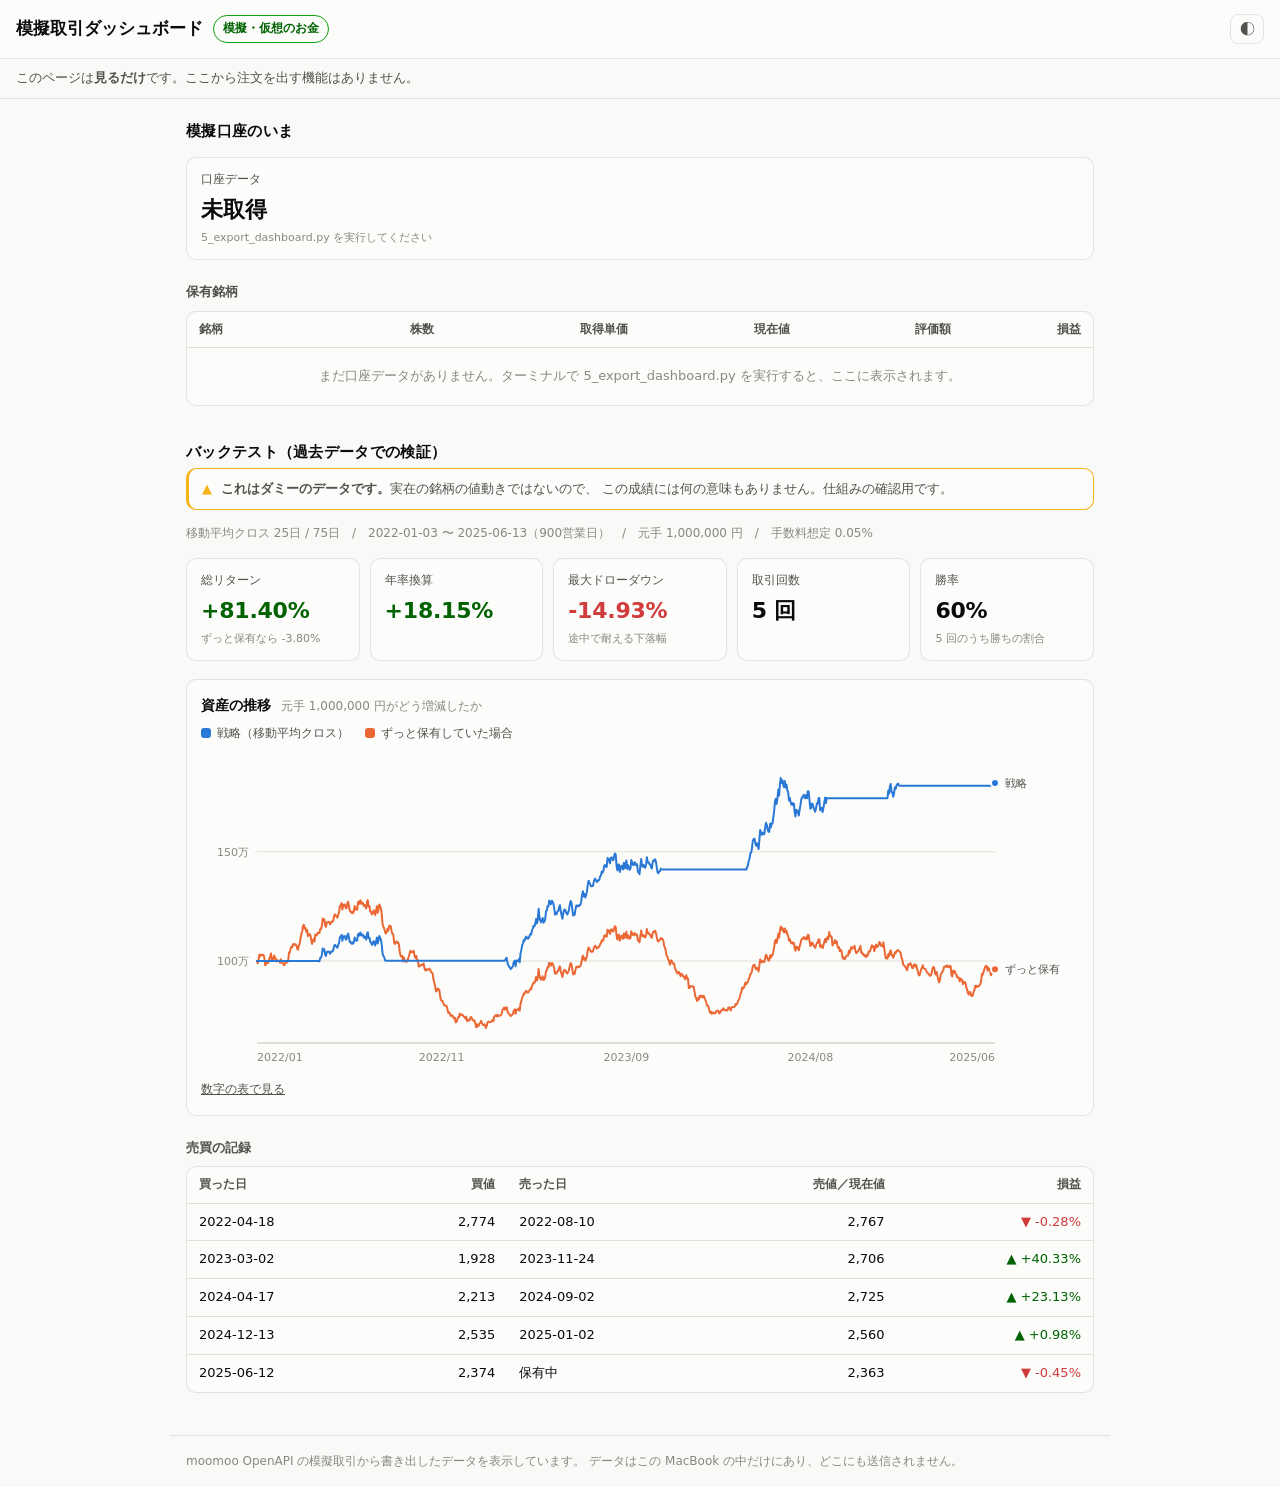
==== trading/dashboard/index.html @ d344e906 "模擬取引の練習セットを追加（trading/） moomoo OpenAPI を使った、仮想のお金だけで動かす検証環境。 実弾での自動売買は意図的に含めていない。  - config.py に TRD" ====
<!DOCTYPE html>
<html lang="ja">
<head>
<meta charset="UTF-8">
<meta name="viewport" content="width=device-width, initial-scale=1, viewport-fit=cover">
<title>模擬取引ダッシュボード</title>
<link rel="stylesheet" href="style.css">
</head>
<body>

<header class="topbar">
  <h1>模擬取引ダッシュボード</h1>
  <span class="badge badge-paper" id="envBadge">模擬・仮想のお金</span>
  <button id="themeToggle" class="theme-toggle" type="button" aria-label="表示テーマを切り替え">◐</button>
</header>

<p class="readonly-note">
  このページは<strong>見るだけ</strong>です。ここから注文を出す機能はありません。
</p>

<main>

  <!-- ============ 模擬口座 ============ -->
  <section aria-labelledby="h-account">
    <h2 id="h-account">模擬口座のいま</h2>
    <p class="updated" id="accUpdated"></p>

    <div class="tiles" id="accTiles"></div>

    <h3>保有銘柄</h3>
    <div class="table-wrap">
      <table id="posTable">
        <thead>
          <tr>
            <th scope="col">銘柄</th>
            <th scope="col" class="num">株数</th>
            <th scope="col" class="num">取得単価</th>
            <th scope="col" class="num">現在値</th>
            <th scope="col" class="num">評価額</th>
            <th scope="col" class="num">損益</th>
          </tr>
        </thead>
        <tbody></tbody>
      </table>
    </div>
  </section>

  <!-- ============ バックテスト ============ -->
  <section aria-labelledby="h-backtest">
    <h2 id="h-backtest">バックテスト（過去データでの検証）</h2>
    <div id="sampleWarn" class="warn" hidden>
      <span class="warn-icon" aria-hidden="true">▲</span>
      <span><strong>これはダミーのデータです。</strong>実在の銘柄の値動きではないので、
      この成績には何の意味もありません。仕組みの確認用です。</span>
    </div>
    <p class="updated" id="btMeta"></p>

    <div class="tiles" id="btTiles"></div>

    <figure class="chart-figure viz-root">
      <figcaption>
        <span class="fig-title">資産の推移</span>
        <span class="fig-sub" id="figSub"></span>
      </figcaption>

      <div class="legend" id="legend"></div>
      <div class="chart-host" id="chartHost">
        <div class="tooltip" id="tooltip" role="status" aria-live="polite" hidden></div>
      </div>

      <button class="link-btn" id="tableToggle" type="button" aria-expanded="false">
        数字の表で見る
      </button>
      <div class="table-wrap" id="seriesTableWrap" hidden>
        <table id="seriesTable">
          <thead>
            <tr>
              <th scope="col">日付</th>
              <th scope="col" class="num">戦略</th>
              <th scope="col" class="num">ずっと保有</th>
            </tr>
          </thead>
          <tbody></tbody>
        </table>
        <p class="note" id="seriesTableNote"></p>
      </div>
    </figure>

    <h3>売買の記録</h3>
    <div class="table-wrap">
      <table id="tradeTable">
        <thead>
          <tr>
            <th scope="col">買った日</th>
            <th scope="col" class="num">買値</th>
            <th scope="col">売った日</th>
            <th scope="col" class="num">売値／現在値</th>
            <th scope="col" class="num">損益</th>
          </tr>
        </thead>
        <tbody></tbody>
      </table>
    </div>
  </section>

</main>

<footer>
  <p>moomoo OpenAPI の模擬取引から書き出したデータを表示しています。
  データはこの MacBook の中だけにあり、どこにも送信されません。</p>
</footer>

<!-- Python が書き出すデータ。まだ無い場合もあるので onerror で握りつぶす -->
<script src="portfolio_data.js" onerror="window.__noPortfolio=true"></script>
<script src="backtest_data.js" onerror="window.__noBacktest=true"></script>
<script src="app.js"></script>
</body>
</html>
---- trading/dashboard/style.css ----
/* ============================================================
   模擬取引ダッシュボード
   配色は data-viz の検証済みパレットに合わせています。
   ============================================================ */

:root {
  color-scheme: light;
  --page:           #f9f9f7;
  --surface-1:      #fcfcfb;
  --text-primary:   #0b0b0b;
  --text-secondary: #52514e;
  --text-muted:     #898781;
  --grid:           #e1e0d9;
  --axis:           #c3c2b7;
  --border:         rgba(11, 11, 11, 0.10);

  --series-1:       #2a78d6;   /* 戦略 */
  --series-2:       #eb6834;   /* ずっと保有 */

  --good:           #0ca30c;
  --good-text:      #006300;
  --warning:        #fab219;
  --critical:       #d03b3b;

  --radius: 10px;
}

@media (prefers-color-scheme: dark) {
  :root:not([data-theme="light"]) {
    color-scheme: dark;
    --page:           #0d0d0d;
    --surface-1:      #1a1a19;
    --text-primary:   #ffffff;
    --text-secondary: #c3c2b7;
    --text-muted:     #898781;
    --grid:           #2c2c2a;
    --axis:           #383835;
    --border:         rgba(255, 255, 255, 0.10);
    --series-1:       #3987e5;
    --series-2:       #d95926;
    --good-text:      #0ca30c;
  }
}
:root[data-theme="dark"] {
  color-scheme: dark;
  --page:           #0d0d0d;
  --surface-1:      #1a1a19;
  --text-primary:   #ffffff;
  --text-secondary: #c3c2b7;
  --text-muted:     #898781;
  --grid:           #2c2c2a;
  --axis:           #383835;
  --border:         rgba(255, 255, 255, 0.10);
  --series-1:       #3987e5;
  --series-2:       #d95926;
  --good-text:      #0ca30c;
}

* { box-sizing: border-box; }

html, body {
  margin: 0;
  padding: 0;
  background: var(--page);
  color: var(--text-primary);
  font-family: system-ui, -apple-system, "Hiragino Sans", "Yu Gothic", sans-serif;
  line-height: 1.6;
}

/* ---------- ヘッダー ---------- */
.topbar {
  display: flex;
  align-items: center;
  gap: 10px;
  flex-wrap: wrap;
  padding: 14px 16px;
  border-bottom: 1px solid var(--border);
  background: var(--surface-1);
}
.topbar h1 {
  margin: 0;
  font-size: 17px;
  font-weight: 650;
}
.badge {
  font-size: 12px;
  font-weight: 600;
  padding: 3px 9px;
  border-radius: 999px;
  border: 1px solid var(--border);
}
.badge-paper { color: var(--good-text); border-color: var(--good); }
.badge-real  { color: #fff; background: var(--critical); border-color: var(--critical); }

.theme-toggle {
  margin-left: auto;
  border: 1px solid var(--border);
  background: transparent;
  color: var(--text-secondary);
  border-radius: 8px;
  width: 34px; height: 30px;
  font-size: 15px;
  cursor: pointer;
}

.readonly-note {
  margin: 0;
  padding: 9px 16px;
  font-size: 13px;
  color: var(--text-secondary);
  background: var(--page);
  border-bottom: 1px solid var(--border);
}

/* ---------- レイアウト ---------- */
main {
  max-width: 940px;
  margin: 0 auto;
  padding: 20px 16px 8px;
}
section { margin-bottom: 34px; }
h2 {
  font-size: 15px;
  letter-spacing: .02em;
  margin: 0 0 4px;
}
h3 {
  font-size: 13px;
  color: var(--text-secondary);
  font-weight: 600;
  margin: 22px 0 8px;
}
.updated {
  margin: 0 0 14px;
  font-size: 12px;
  color: var(--text-muted);
}
.note {
  font-size: 12px;
  color: var(--text-muted);
  margin: 8px 0 0;
}

/* ---------- 警告 ---------- */
.warn {
  display: flex;
  gap: 9px;
  align-items: flex-start;
  padding: 10px 13px;
  margin: 0 0 14px;
  font-size: 13px;
  border: 1px solid var(--warning);
  border-left-width: 3px;
  border-radius: var(--radius);
  background: var(--surface-1);
  color: var(--text-secondary);
}
.warn-icon { color: var(--warning); font-size: 13px; line-height: 1.5; }

/* ---------- 数値タイル ---------- */
.tiles {
  display: grid;
  grid-template-columns: repeat(auto-fit, minmax(150px, 1fr));
  gap: 10px;
}
.tile {
  background: var(--surface-1);
  border: 1px solid var(--border);
  border-radius: var(--radius);
  padding: 12px 14px;
}
.tile-label {
  font-size: 12px;
  color: var(--text-secondary);
  display: block;
  margin-bottom: 3px;
}
.tile-value {
  font-size: 22px;
  font-weight: 620;
  letter-spacing: -0.01em;
  display: block;
}
.tile-sub {
  font-size: 11px;
  color: var(--text-muted);
  display: block;
  margin-top: 2px;
}
.pos { color: var(--good-text); }
.neg { color: var(--critical); }

/* ---------- 表 ---------- */
.table-wrap {
  overflow-x: auto;
  border: 1px solid var(--border);
  border-radius: var(--radius);
  background: var(--surface-1);
}
table {
  width: 100%;
  border-collapse: collapse;
  font-size: 13px;
}
th, td {
  padding: 8px 12px;
  text-align: left;
  white-space: nowrap;
  border-bottom: 1px solid var(--grid);
}
tbody tr:last-child td { border-bottom: none; }
th {
  font-weight: 600;
  font-size: 12px;
  color: var(--text-secondary);
}
.num { text-align: right; font-variant-numeric: tabular-nums; }
td.empty {
  color: var(--text-muted);
  text-align: center;
  white-space: normal;
  padding: 18px 12px;
}

/* ---------- チャート ---------- */
.chart-figure {
  margin: 18px 0 0;
  padding: 14px;
  background: var(--surface-1);
  border: 1px solid var(--border);
  border-radius: var(--radius);
}
.chart-figure figcaption {
  display: flex;
  align-items: baseline;
  gap: 10px;
  flex-wrap: wrap;
  margin-bottom: 8px;
}
.fig-title { font-size: 14px; font-weight: 620; }
.fig-sub { font-size: 12px; color: var(--text-muted); }

.legend {
  display: flex;
  gap: 16px;
  flex-wrap: wrap;
  margin-bottom: 6px;
  font-size: 12px;
  color: var(--text-secondary);
}
.legend-item { display: inline-flex; align-items: center; gap: 6px; }
.legend-swatch {
  width: 10px; height: 10px;
  border-radius: 3px;
  flex: none;
}

.chart-host { position: relative; }
.chart-host svg { display: block; width: 100%; height: auto; touch-action: pan-y; }

.tooltip {
  position: absolute;
  pointer-events: none;
  z-index: 3;
  background: var(--surface-1);
  border: 1px solid var(--border);
  box-shadow: 0 3px 12px rgba(0, 0, 0, 0.14);
  border-radius: 8px;
  padding: 7px 10px;
  font-size: 12px;
  white-space: nowrap;
  color: var(--text-primary);
}
.tt-date { color: var(--text-secondary); margin-bottom: 3px; }
.tt-row { display: flex; align-items: center; gap: 6px; }
.tt-val { font-variant-numeric: tabular-nums; margin-left: auto; padding-left: 12px; }

.link-btn {
  margin-top: 10px;
  background: none;
  border: none;
  padding: 2px 0;
  font-size: 12px;
  color: var(--text-secondary);
  text-decoration: underline;
  cursor: pointer;
  font-family: inherit;
}

footer {
  max-width: 940px;
  margin: 0 auto;
  padding: 16px;
  font-size: 12px;
  color: var(--text-muted);
  border-top: 1px solid var(--border);
}
footer p { margin: 0; }

@media (max-width: 520px) {
  .tile-value { font-size: 19px; }
  main { padding-left: 16px; padding-right: 16px; }
}
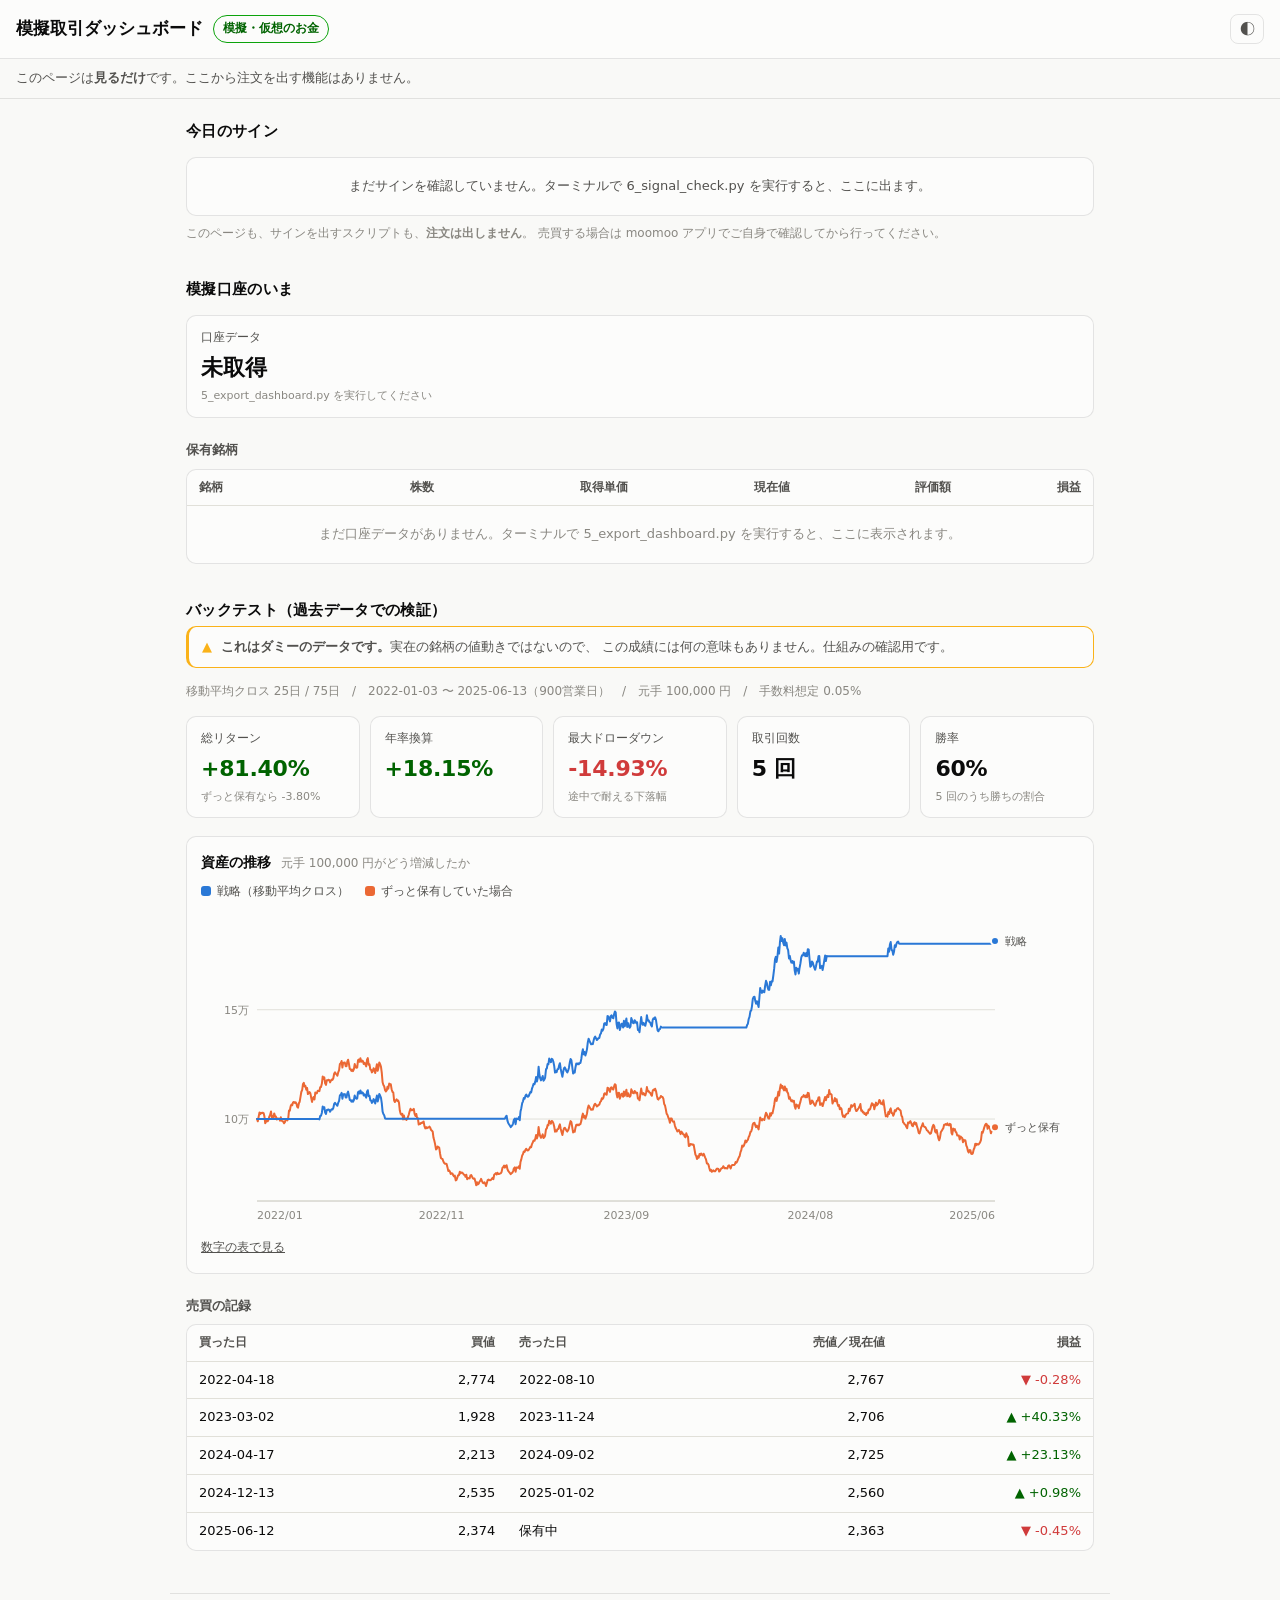
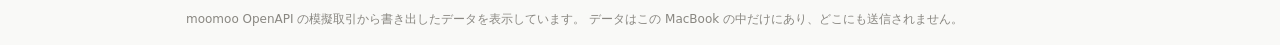
==== commit 68ddfd05: "米国株・承認制の構成に変更し、サイン検出を追加 運用方針を決定：米国株 / 承認制（自動発注なし） / 中期（数週間〜数ヶ月） / 予算10万円・1銘柄上限2万円・最大5銘柄・損切り-8%。  - 6" ====
--- a/trading/dashboard/index.html
+++ b/trading/dashboard/index.html
@@ -19,6 +19,17 @@
 </p>
 
 <main>
+
+  <!-- ============ 今日のサイン ============ -->
+  <section aria-labelledby="h-signals">
+    <h2 id="h-signals">今日のサイン</h2>
+    <p class="updated" id="sigUpdated"></p>
+    <div id="signalList"></div>
+    <p class="note">
+      このページも、サインを出すスクリプトも、<strong>注文は出しません</strong>。
+      売買する場合は moomoo アプリでご自身で確認してから行ってください。
+    </p>
+  </section>
 
   <!-- ============ 模擬口座 ============ -->
   <section aria-labelledby="h-account">
@@ -111,6 +122,7 @@
 </footer>
 
 <!-- Python が書き出すデータ。まだ無い場合もあるので onerror で握りつぶす -->
+<script src="signals_data.js" onerror="window.__noSignals=true"></script>
 <script src="portfolio_data.js" onerror="window.__noPortfolio=true"></script>
 <script src="backtest_data.js" onerror="window.__noBacktest=true"></script>
 <script src="app.js"></script>
--- a/trading/dashboard/style.css
+++ b/trading/dashboard/style.css
@@ -301,3 +301,89 @@
   .tile-value { font-size: 19px; }
   main { padding-left: 16px; padding-right: 16px; }
 }
+
+/* ---------- 売買サインのカード ---------- */
+.sig-list { display: grid; gap: 10px; }
+
+.sig-card {
+  display: grid;
+  grid-template-columns: auto 1fr;
+  gap: 4px 12px;
+  align-items: start;
+  padding: 13px 15px;
+  background: var(--surface-1);
+  border: 1px solid var(--border);
+  border-left-width: 3px;
+  border-radius: var(--radius);
+}
+.sig-card.buy  { border-left-color: var(--good); }
+.sig-card.sell { border-left-color: var(--warning); }
+.sig-card.stop { border-left-color: var(--critical); }
+.sig-card.info { border-left-color: var(--axis); }
+
+.sig-tag {
+  grid-row: 1 / span 3;
+  display: inline-flex;
+  align-items: center;
+  gap: 5px;
+  font-size: 12px;
+  font-weight: 650;
+  white-space: nowrap;
+  padding-top: 2px;
+}
+.sig-card.buy  .sig-tag { color: var(--good-text); }
+.sig-card.sell .sig-tag { color: var(--text-secondary); }
+.sig-card.stop .sig-tag { color: var(--critical); }
+.sig-card.info .sig-tag { color: var(--text-muted); }
+
+.sig-head { font-size: 15px; font-weight: 650; }
+.sig-head .sig-price {
+  font-weight: 450;
+  font-size: 13px;
+  color: var(--text-secondary);
+  margin-left: 8px;
+  font-variant-numeric: tabular-nums;
+}
+.sig-reason { font-size: 13px; color: var(--text-secondary); }
+.sig-action {
+  font-size: 13px;
+  color: var(--text-primary);
+  background: var(--page);
+  border: 1px solid var(--border);
+  border-radius: 7px;
+  padding: 6px 10px;
+  margin-top: 3px;
+}
+.sig-action b { font-variant-numeric: tabular-nums; }
+
+.sig-quiet {
+  padding: 18px 15px;
+  text-align: center;
+  font-size: 13px;
+  color: var(--text-secondary);
+  background: var(--surface-1);
+  border: 1px solid var(--border);
+  border-radius: var(--radius);
+}
+
+/* 見張っている銘柄の一覧（サインが出ていないものも含む） */
+.watch-row {
+  display: flex;
+  flex-wrap: wrap;
+  gap: 8px;
+  margin-top: 12px;
+}
+.watch-chip {
+  display: inline-flex;
+  align-items: center;
+  gap: 6px;
+  font-size: 12px;
+  color: var(--text-secondary);
+  border: 1px solid var(--border);
+  border-radius: 999px;
+  padding: 4px 11px;
+  background: var(--surface-1);
+}
+.watch-chip .trend { font-size: 11px; }
+.watch-chip .up { color: var(--good-text); }
+.watch-chip .down { color: var(--critical); }
